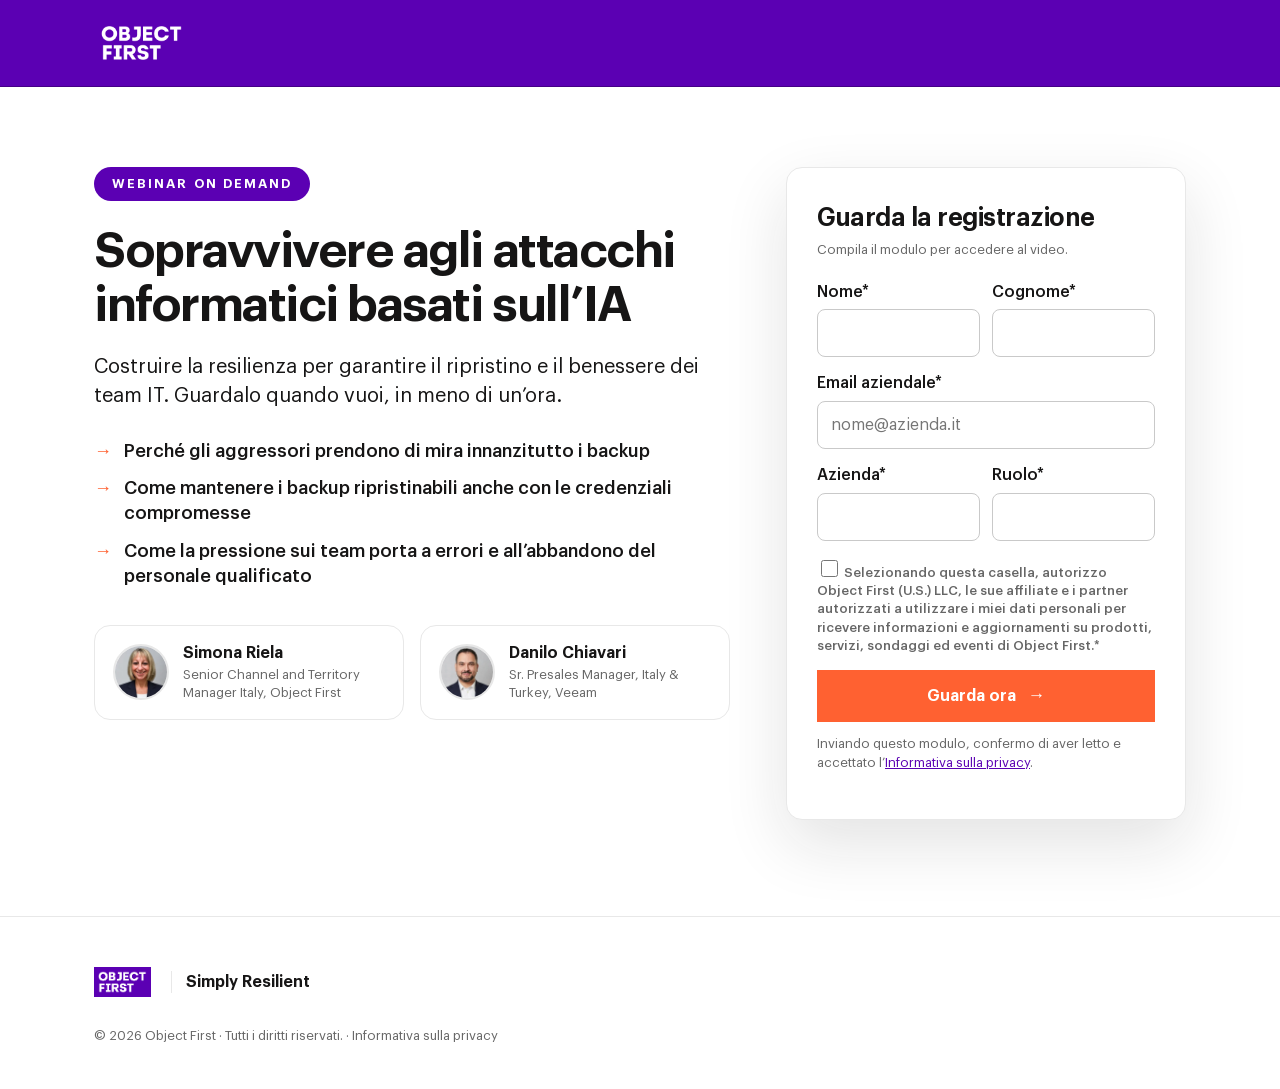
==== on-demand/index.html @ fa5187ea "feat: página del webinar on demand (/on-demand/) - on-demand/index.html: form de lead para no inscri" ====
<!DOCTYPE html>
<!-- Webinar on demand (PDF 2Leap, pág. 4-5). Desde el 27/11 la portada redirige aquí (vercel.json). Estilos en /risorse.css. -->
<html lang="it">
<head>
  <meta charset="UTF-8">
  <meta name="viewport" content="width=device-width, initial-scale=1.0">
  <script async src="https://www.googletagmanager.com/gtag/js?id=G-9831D6NDDT"></script>
  <script>
    window.dataLayer = window.dataLayer || [];
    function gtag(){dataLayer.push(arguments);}
    gtag('js', new Date());
    gtag('config', 'G-9831D6NDDT');
  </script>
  <title>Webinar on demand: Sopravvivere agli attacchi IA | Object First</title>
  <meta name="description" content="Guarda la registrazione del webinar Object First e Veeam: come mantenere i backup ripristinabili anche con le credenziali di amministratore compromesse.">
  <meta name="theme-color" content="#5b00b3">
  <link rel="icon" type="image/svg+xml" href="/favicon.svg">
  <link rel="apple-touch-icon" href="/apple-touch-icon.png">
  <meta property="og:type" content="website">
  <meta property="og:site_name" content="Object First">
  <meta property="og:locale" content="it_IT">
  <meta property="og:title" content="Webinar on demand: Sopravvivere agli attacchi informatici basati sull’IA">
  <meta property="og:description" content="Guardalo quando vuoi, in meno di un’ora. Con Simona Riela (Object First) e Danilo Chiavari (Veeam).">
  <meta property="og:image" content="https://www.objectfirst.online/og-cover.png?v=3">
  <meta name="twitter:card" content="summary_large_image">
  <link rel="preload" href="/fonts/Graphik-Regular.woff2" as="font" type="font/woff2" crossorigin>
  <link rel="preload" href="/fonts/Graphik-Semibold.woff2" as="font" type="font/woff2" crossorigin>
  <link rel="stylesheet" href="/risorse.css">
</head>
<body>

  <header class="site-header">
    <div class="wrap header-inner">
      <a class="brand" href="https://objectfirst.com" target="_blank" rel="noopener" aria-label="Object First"><img src="/logo.png" alt="Object First" width="96" height="50"></a>
    </div>
  </header>

  <main>
    <div class="wrap content-grid" id="step-form">
      <section>
        <span class="badge">Webinar on demand</span>
        <h1>Sopravvivere agli attacchi informatici basati sull’IA</h1>
        <p class="lead">Costruire la resilienza per garantire il ripristino e il benessere dei team IT. Guardalo quando vuoi, in meno di un’ora.</p>
        <ul class="takeaways">
          <li>Perché gli aggressori prendono di mira innanzitutto i backup</li>
          <li>Come mantenere i backup ripristinabili anche con le credenziali compromesse</li>
          <li>Come la pressione sui team porta a errori e all’abbandono del personale qualificato</li>
        </ul>
        <div class="speakers">
          <div class="speaker">
            <img src="/images/simona.webp" alt="" width="56" height="56">
            <div><p class="speaker-name">Simona Riela</p><p class="speaker-role">Senior Channel and Territory Manager Italy, Object First</p></div>
          </div>
          <div class="speaker">
            <img src="/images/danilo.webp" alt="" width="56" height="56">
            <div><p class="speaker-name">Danilo Chiavari</p><p class="speaker-role">Sr. Presales Manager, Italy &amp; Turkey, Veeam</p></div>
          </div>
        </div>
      </section>

      <aside class="form-card" aria-labelledby="form-title">
        <h2 id="form-title">Guarda la registrazione</h2>
        <p class="form-meta">Compila il modulo per accedere al video.</p>

        <noscript><p class="noscript-note">Per guardare il video attiva JavaScript nel browser.</p></noscript>

        <form id="od-form" method="post" action="/api/ondemand" aria-labelledby="form-title" novalidate>
          <div class="field-row">
            <div class="field">
              <label for="nome">Nome*</label>
              <input type="text" id="nome" name="nome" autocomplete="given-name" required aria-describedby="nome-error">
              <p class="field-error" id="nome-error">Inserisci il nome.</p>
            </div>
            <div class="field">
              <label for="cognome">Cognome*</label>
              <input type="text" id="cognome" name="cognome" autocomplete="family-name" required aria-describedby="cognome-error">
              <p class="field-error" id="cognome-error">Inserisci il cognome.</p>
            </div>
          </div>
          <div class="field">
            <label for="email">Email aziendale*</label>
            <input type="email" id="email" name="email" autocomplete="email" autocapitalize="none" autocorrect="off" spellcheck="false" placeholder="nome@azienda.it" required aria-describedby="email-error">
            <p class="field-error" id="email-error">Inserisci un indirizzo email aziendale valido (non Gmail, Libero, Outlook…).</p>
          </div>
          <div class="field-row">
            <div class="field">
              <label for="azienda">Azienda*</label>
              <input type="text" id="azienda" name="azienda" autocomplete="organization" required aria-describedby="azienda-error">
              <p class="field-error" id="azienda-error">Inserisci il nome dell’azienda.</p>
            </div>
            <div class="field">
              <label for="ruolo">Ruolo*</label>
              <input type="text" id="ruolo" name="ruolo" autocomplete="organization-title" enterkeyhint="send" required aria-describedby="ruolo-error">
              <p class="field-error" id="ruolo-error">Inserisci il tuo ruolo.</p>
            </div>
          </div>

          <div class="field consent">
            <label class="checkbox">
              <input type="checkbox" id="consent" name="consent" required aria-describedby="consent-error">
              <span>Selezionando questa casella, autorizzo Object First (U.S.) LLC, le sue affiliate e i partner autorizzati a utilizzare i miei dati personali per ricevere informazioni e aggiornamenti su prodotti, servizi, sondaggi ed eventi di Object First.*</span>
            </label>
            <p class="field-error" id="consent-error">Per guardare il video devi accettare questa condizione.</p>
          </div>

          <div class="hp" aria-hidden="true">
            <label>Non compilare questo campo<input type="text" id="sito_web" name="sito_web" tabindex="-1" autocomplete="off"></label>
          </div>

          <p class="form-error" id="form-error" role="alert"></p>
          <button type="submit" class="btn btn-full" id="submit-btn">Guarda ora</button>
          <p class="under-btn">Inviando questo modulo, confermo di aver letto e accettato l’<a href="https://objectfirst.com/legal/privacy-policy/" target="_blank" rel="noopener">Informativa sulla privacy</a>.</p>
        </form>
      </aside>
    </div>

    <section class="wrap watch" id="step-watch" hidden>
      <span class="badge">Webinar on demand</span>
      <h1 id="watch-title" tabindex="-1">Sopravvivere agli attacchi informatici basati sull’IA</h1>
      <div class="video" id="video"></div>

      <div class="speakers">
        <div class="speaker">
          <img src="/images/simona.webp" alt="" width="56" height="56" loading="lazy">
          <div><p class="speaker-name">Simona Riela</p><p class="speaker-role">Senior Channel and Territory Manager Italy, Object First</p></div>
        </div>
        <div class="speaker">
          <img src="/images/danilo.webp" alt="" width="56" height="56" loading="lazy">
          <div><p class="speaker-name">Danilo Chiavari</p><p class="speaker-role">Sr. Presales Manager, Italy &amp; Turkey, Veeam</p></div>
        </div>
      </div>

      <h2 class="section-title">Tre messaggi da portare a casa</h2>
      <ol class="cards">
        <li>Gli aggressori puntano prima di tutto ai backup: sono la tua ultima linea di difesa.</li>
        <li>I backup devono restare ripristinabili anche se un aggressore ha tutte le credenziali di amministratore.</li>
        <li>La resilienza dei dati è anche resilienza dei team.</li>
      </ol>

      <div class="boxes">
        <div class="box">
          <div class="cover" aria-hidden="true"><span>OMDIA</span><strong>2026</strong><span>eBook</span></div>
          <div class="box-body">
            <h2>Approfondisci con i dati Omdia</h2>
            <p>Scarica l’eBook citato nel webinar.</p>
            <a class="btn" href="https://ebook.objectfirst.online/">Scarica l’eBook</a>
          </div>
        </div>
        <div class="box box--contact">
          <div class="box-body">
            <h2>Contatta il nostro team</h2>
            <p>Vuoi capire come proteggere i backup del tuo ambiente? Simona e Danilo sono a tua disposizione.</p>
            <a class="btn btn-outline" href="https://objectfirst.com/webinar-contact/" target="_blank" rel="noopener">Contattaci</a>
          </div>
        </div>
      </div>
    </section>
  </main>

  <footer class="site-footer">
    <div class="wrap footer-inner">
      <div class="footer-brand">
        <a class="brand" href="https://objectfirst.com" target="_blank" rel="noopener" aria-label="Object First"><img src="/logo.png" alt="Object First" width="58" height="30" loading="lazy"></a>
        <span class="tagline">Simply Resilient</span>
      </div>
      <p class="legal">&copy; 2026 Object First &middot; Tutti i diritti riservati. &middot; <a href="https://objectfirst.com/legal/privacy-policy/" target="_blank" rel="noopener">Informativa sulla privacy</a></p>
    </div>
  </footer>

  <script>
"use strict";
// Misma validación que el form del webinar; el servidor (/api/ondemand) vuelve a validar.
const EMAIL_RE = /^[^\s@]+@[^\s@]+\.[^\s@]{2,}$/;
const FREE_DOMAINS = new Set((
  "gmail.com googlemail.com outlook.com outlook.it hotmail.com hotmail.it live.com live.it msn.com yahoo.com yahoo.it ymail.com icloud.com me.com mac.com aol.com proton.me protonmail.com gmx.com gmx.net libero.it virgilio.it alice.it tim.it tin.it tiscali.it fastwebnet.it email.it inwind.it iol.it aruba.it pec.it legalmail.it mail.com yandex.com zoho.com"
).split(" "));
const isWorkEmail = (s) => EMAIL_RE.test(s) && !FREE_DOMAINS.has(s.split("@")[1].toLowerCase());
const TEXT_FIELDS = ["nome", "cognome", "azienda", "ruolo"];
// Quien ya se identificó (form o enlace de inscritos) vuelve directo al vídeo.
const STORE_KEY = "of_ondemand_video";

const form = document.getElementById("od-form");
const btn = document.getElementById("submit-btn");
const formError = document.getElementById("form-error");

function setInvalid(input, invalid) {
  input.closest(".field").classList.toggle("invalid", invalid);
  input.setAttribute("aria-invalid", invalid);
  return !invalid;
}

function validate() {
  let ok = true;
  for (const f of TEXT_FIELDS) ok = setInvalid(form.elements[f], form.elements[f].value.trim() === "") && ok;
  ok = setInvalid(form.elements.email, !isWorkEmail(form.elements.email.value.trim())) && ok;
  ok = setInvalid(form.elements.consent, !form.elements.consent.checked) && ok;
  return ok;
}

function showVideo(url, focus) {
  const iframe = document.createElement("iframe");
  iframe.src = url;
  iframe.title = "Registrazione del webinar: Sopravvivere agli attacchi informatici basati sull’IA";
  iframe.allow = "autoplay; fullscreen; picture-in-picture; encrypted-media";
  iframe.allowFullscreen = true;
  document.getElementById("video").replaceChildren(iframe);
  document.getElementById("step-form").hidden = true;
  document.getElementById("step-watch").hidden = false;
  try { localStorage.setItem(STORE_KEY, url); } catch {}
  if (focus) document.getElementById("watch-title").focus();
  window.scrollTo(0, 0);
}

async function unlock(payload) {
  const res = await fetch(form.action, {
    method: "POST",
    headers: { "Content-Type": "application/json" },
    body: JSON.stringify(payload),
  });
  const data = await res.json().catch(() => ({}));
  if (!res.ok) throw new Error(`ondemand ${res.status}`);
  return data.video;
}

// Enlace de inscritos (?k=…): sin form. Si la clave no vale, queda el form.
(async () => {
  const q = new URLSearchParams(location.search);
  const saved = (() => { try { return localStorage.getItem(STORE_KEY); } catch { return null; } })();
  if (q.has("k")) {
    try {
      const video = await unlock({ k: q.get("k") });
      if (video) return showVideo(video, false);
    } catch (err) { console.warn(err); }
  }
  if (saved) showVideo(saved, false);
})();

let tried = false;
form.addEventListener("input", () => { if (tried) validate(); });
form.addEventListener("submit", async (e) => {
  e.preventDefault();
  tried = true;
  formError.textContent = "";
  if (!validate()) {
    form.querySelector(".field.invalid input").focus();
    return;
  }
  const q = new URLSearchParams(location.search);
  const payload = { email_aziendale: form.elements.email.value.trim(), consent_marketing: true, sito_web: form.elements.sito_web.value };
  for (const f of TEXT_FIELDS) payload[f] = form.elements[f].value.trim();
  for (const f of ["utm_source", "utm_medium", "utm_campaign", "utm_content", "utm_term"]) payload[f] = q.get(f);
  payload.landing_url = location.href.split("?")[0];
  payload.referrer = document.referrer || null;
  btn.disabled = true;
  btn.textContent = "Invio in corso…";
  try {
    const video = await unlock(payload);
    if (!video) return; // honeypot
    if (typeof gtag === "function") gtag("event", "generate_lead", { form_name: "webinar_on_demand" });
    showVideo(video, true);
  } catch (err) {
    console.error(err);
    formError.textContent = "Ops! Qualcosa è andato storto. Riprova tra qualche istante.";
  } finally {
    btn.disabled = false;
    btn.textContent = "Guarda ora";
  }
});
  </script>
</body>
</html>
---- risorse.css ----
/* Estilos de las páginas de recursos (/scarica/, /on-demand/): subconjunto de la landing (index.html),
   mismos tokens de marca. La landing conserva su <style> inline. */
@font-face { font-family: "Graphik"; src: url("/fonts/Graphik-Regular.woff2") format("woff2"); font-weight: 400; font-style: normal; font-display: swap; }
@font-face { font-family: "Graphik"; src: url("/fonts/Graphik-Medium.woff2") format("woff2"); font-weight: 500; font-style: normal; font-display: swap; }
@font-face { font-family: "Graphik"; src: url("/fonts/Graphik-Semibold.woff2") format("woff2"); font-weight: 600; font-style: normal; font-display: swap; }
/* Tokens oficiales: Brand Guidelines v1.0 (2025), los mismos de la landing. */
:root {
  --purple: #5b00b3;
  --orange: #ff6131;
  --ink: #161515;
  --muted: #666666;
  --line: #e8e8e8;
  --line-strong: #c9c9c9;
  --light: #f8f8f8;
  --green: #00ad4e;
  --red: #e03400;
  --radius: 16px;
  --wrap: 1140px;
  --font: "Graphik", "Inter Tight", Arial, sans-serif;
  --ease: cubic-bezier(0.22, 0.9, 0.28, 1);
}
* { box-sizing: border-box; }
body {
  margin: 0; font-family: var(--font); font-feature-settings: "salt" on;
  color: var(--ink); background: #fff; line-height: 1.4; -webkit-font-smoothing: antialiased;
}
[hidden] { display: none !important; }
.wrap { max-width: var(--wrap); margin: 0 auto; padding: 0 24px; }
.site-header { background: var(--purple); border-bottom: 1px solid rgba(0, 0, 0, 0.25); }
.header-inner { display: flex; align-items: center; padding-top: 12px; padding-bottom: 12px; }
.brand { display: inline-flex; padding: 6px; margin-left: -6px; line-height: 0; }
.btn {
  display: inline-flex; align-items: center; justify-content: center;
  background: var(--orange); color: #fff; font: inherit; font-weight: 600; font-size: 1rem; text-decoration: none;
  border: 0; border-radius: 0; padding: 15px 36px; cursor: pointer; text-align: center;
  transition: transform 0.25s var(--ease), filter 0.25s var(--ease);
}
.btn:hover { transform: translateY(-2px); filter: brightness(1.08); }
.btn::after { content: "→"; margin-left: 12px; font-size: 1.1em; line-height: 1; }
.btn[disabled] { opacity: 0.7; cursor: wait; transform: none; }
.btn-full { width: 100%; }
.btn-outline { background: transparent; color: var(--purple); box-shadow: inset 0 0 0 2px var(--purple); }
.btn:focus-visible, a:focus-visible, input:focus-visible { outline: 3px solid var(--orange); outline-offset: 3px; }
.badge {
  display: inline-block; text-transform: uppercase; letter-spacing: 0.16em; font-size: 0.8125rem; font-weight: 600;
  color: #fff; background: var(--purple); border-radius: 999px; padding: 8px 18px; margin-bottom: 24px;
}
h1 { font-size: clamp(2.4375rem, 5vw, 3.0625rem); font-weight: 600; line-height: 1.1; letter-spacing: -0.03em; margin: 0 0 20px; }
.lead { font-size: 1.25rem; line-height: 1.45; margin: 0 0 28px; }
.content-grid { display: grid; grid-template-columns: 1fr 400px; gap: 56px; padding-top: 80px; padding-bottom: 96px; align-items: start; }
.takeaways { display: grid; gap: 12px; margin: 0 0 36px; padding: 0; list-style: none; }
.takeaways li { position: relative; padding-left: 30px; font-size: 1.125rem; font-weight: 500; }
.takeaways li::before { content: "→"; position: absolute; left: 0; color: var(--orange); font-weight: 600; }
/* Stat con la fuente sobre el borde inferior, como en la landing. */
.stat-group { position: relative; display: grid; grid-template-columns: auto 1fr; gap: 24px; align-items: center; padding: 28px 24px 36px; border: 1px solid var(--line); border-radius: var(--radius); background: var(--light); }
.stat-num { margin: 0; font-size: 3.0625rem; font-weight: 600; letter-spacing: -0.04em; }
.stat-lab { margin: 0; color: var(--muted); }
.stat-src { position: absolute; left: 50%; bottom: 0; transform: translate(-50%, 50%); margin: 0; padding: 4px 12px; font-size: 0.8125rem; color: var(--muted); white-space: nowrap; background: #fff; border: 1px solid var(--line); border-radius: 999px; }
.form-card { background: #fff; border: 1px solid var(--line); border-radius: var(--radius); box-shadow: 0 24px 64px rgba(22, 21, 21, 0.12); padding: 34px 30px; }
.form-card h2 { margin: 0 0 6px; font-size: 1.5625rem; line-height: 1.3; letter-spacing: -0.02em; font-weight: 600; }
.form-meta { margin: 0 0 22px; color: var(--muted); font-size: 0.8125rem; }
.field { margin-bottom: 15px; }
.field > label { display: block; font-weight: 500; margin-bottom: 6px; }
.field input:is([type="email"], [type="text"]) {
  width: 100%; border: 1px solid var(--line-strong); border-radius: 8px; padding: 12px 13px;
  font: inherit; font-size: max(1rem, 1em); background: #fff; color: var(--ink);
  transition: border-color 0.2s var(--ease), box-shadow 0.2s var(--ease);
}
.field input:is([type="email"], [type="text"]):focus { border-color: var(--orange); box-shadow: 0 0 0 1px var(--orange); outline: none; }
.checkbox { display: flex; gap: 10px; align-items: flex-start; cursor: pointer; }
.checkbox input { margin-top: 4px; accent-color: var(--orange); width: 17px; height: 17px; flex-shrink: 0; }
.consent, .under-btn { font-size: 0.8125rem; color: var(--muted); }
.under-btn a { color: var(--purple); }
.field-error, .form-error { display: none; color: var(--red); font-size: 0.8125rem; margin: 6px 0 0; }
.field.invalid .field-error, .form-error:not(:empty) { display: block; }
.form-error { margin: 0 0 12px; }
.field.invalid input:is([type="email"], [type="text"]) { border-color: var(--red); }
.hp { position: absolute; left: -9999px; width: 1px; height: 1px; overflow: hidden; }
.noscript-note { color: var(--red); background: var(--light); border: 1px solid var(--red); border-radius: 8px; padding: 10px 14px; }
/* Paso 2: agradecimiento + descarga. */
.thanks { padding-top: 72px; padding-bottom: 96px; max-width: 760px; }
.thanks h1:focus { outline: none; }
.check svg { width: 64px; height: 64px; fill: none; stroke: var(--green); stroke-width: 3; stroke-linecap: round; stroke-linejoin: round; }
.check circle { stroke-dasharray: 157; stroke-dashoffset: 157; animation: draw 0.7s var(--ease) forwards; }
.check path { stroke-dasharray: 40; stroke-dashoffset: 40; animation: draw 0.45s var(--ease) 0.55s forwards; }
@keyframes draw { to { stroke-dashoffset: 0; } }
.box { display: flex; gap: 24px; align-items: center; border: 1px solid var(--line); border-radius: var(--radius); padding: 24px; margin-top: 24px; box-shadow: 0 10px 28px rgba(22, 21, 21, 0.06); }
.box h2 { margin: 0 0 4px; font-size: 1.25rem; font-weight: 600; letter-spacing: -0.01em; }
.box p { margin: 0 0 16px; color: var(--muted); }
.box-body { flex: 1; }
.cover {
  flex: 0 0 104px; aspect-ratio: 3 / 4; display: flex; flex-direction: column; justify-content: space-between;
  padding: 12px; background: var(--purple); color: #fff; border-radius: 8px; font-weight: 600; font-size: 0.8125rem; letter-spacing: 0.08em;
}
.cover strong { font-size: 1.5625rem; letter-spacing: -0.02em; }
.box--contact { background: var(--light); box-shadow: none; }
/* On demand: ponentes, vídeo, mensajes clave. */
.field-row { display: grid; grid-template-columns: 1fr 1fr; gap: 0 12px; }
.speakers { display: flex; flex-wrap: wrap; gap: 16px; margin: 0 0 32px; }
.speaker { display: flex; gap: 14px; align-items: center; flex: 1 1 240px; border: 1px solid var(--line); border-radius: var(--radius); padding: 16px 18px; }
.speaker img { flex: 0 0 56px; width: 56px; height: 56px; border-radius: 50%; object-fit: cover; object-position: center 30%; border: 2px solid var(--line); }
.speaker-name { margin: 0; font-weight: 600; }
.speaker-role { margin: 2px 0 0; color: var(--muted); font-size: 0.8125rem; }
.watch { padding-top: 48px; padding-bottom: 96px; }
.watch h1:focus { outline: none; }
.video { aspect-ratio: 16 / 9; margin: 0 0 32px; background: var(--ink); border-radius: var(--radius); overflow: hidden; }
.video iframe { display: block; width: 100%; height: 100%; border: 0; }
.section-title { margin: 48px 0 16px; font-size: 1.5625rem; font-weight: 600; letter-spacing: -0.02em; }
.cards { display: grid; grid-template-columns: repeat(3, 1fr); gap: 16px; margin: 0; padding: 0; list-style: none; counter-reset: card; }
.cards li { position: relative; padding: 52px 24px 24px; border: 1px solid var(--line); border-radius: var(--radius); font-size: 1.125rem; font-weight: 500; box-shadow: 0 10px 28px rgba(22, 21, 21, 0.06); }
.cards li::before { counter-increment: card; content: "0" counter(card); position: absolute; top: 20px; left: 24px; color: var(--orange); font-weight: 600; }
.boxes { display: grid; grid-template-columns: 1fr 1fr; gap: 16px; margin-top: 32px; }
.boxes .box { margin-top: 0; }
.site-footer { border-top: 1px solid var(--line); padding: 44px 0; }
.footer-inner { display: flex; flex-wrap: wrap; gap: 16px; align-items: center; justify-content: space-between; }
.footer-brand { display: flex; align-items: center; gap: 14px; }
.footer-brand img { height: 30px; width: auto; display: block; }
.tagline { font-weight: 600; border-left: 1px solid var(--line); padding-left: 14px; }
.legal { width: 100%; font-size: 0.8125rem; margin: 8px 0 0; color: var(--muted); }
.legal a { color: var(--muted); text-decoration: none; }
.legal a:hover { color: var(--purple); }
@media (max-width: 920px) {
  .cards, .boxes { grid-template-columns: 1fr; }
  .content-grid { grid-template-columns: 1fr; gap: 48px; padding-top: 56px; padding-bottom: 72px; }
  .thanks { padding-top: 48px; padding-bottom: 72px; }
}
@media (max-width: 560px) {
  .field-row { grid-template-columns: 1fr; }
  .stat-group { grid-template-columns: 1fr; gap: 8px; }
  .box { flex-direction: column; align-items: flex-start; }
  .cover { flex-basis: auto; width: 88px; }
}
@media (prefers-reduced-motion: reduce) {
  .btn { transition: none; }
  .check circle, .check path { animation: none; stroke-dashoffset: 0; }
}
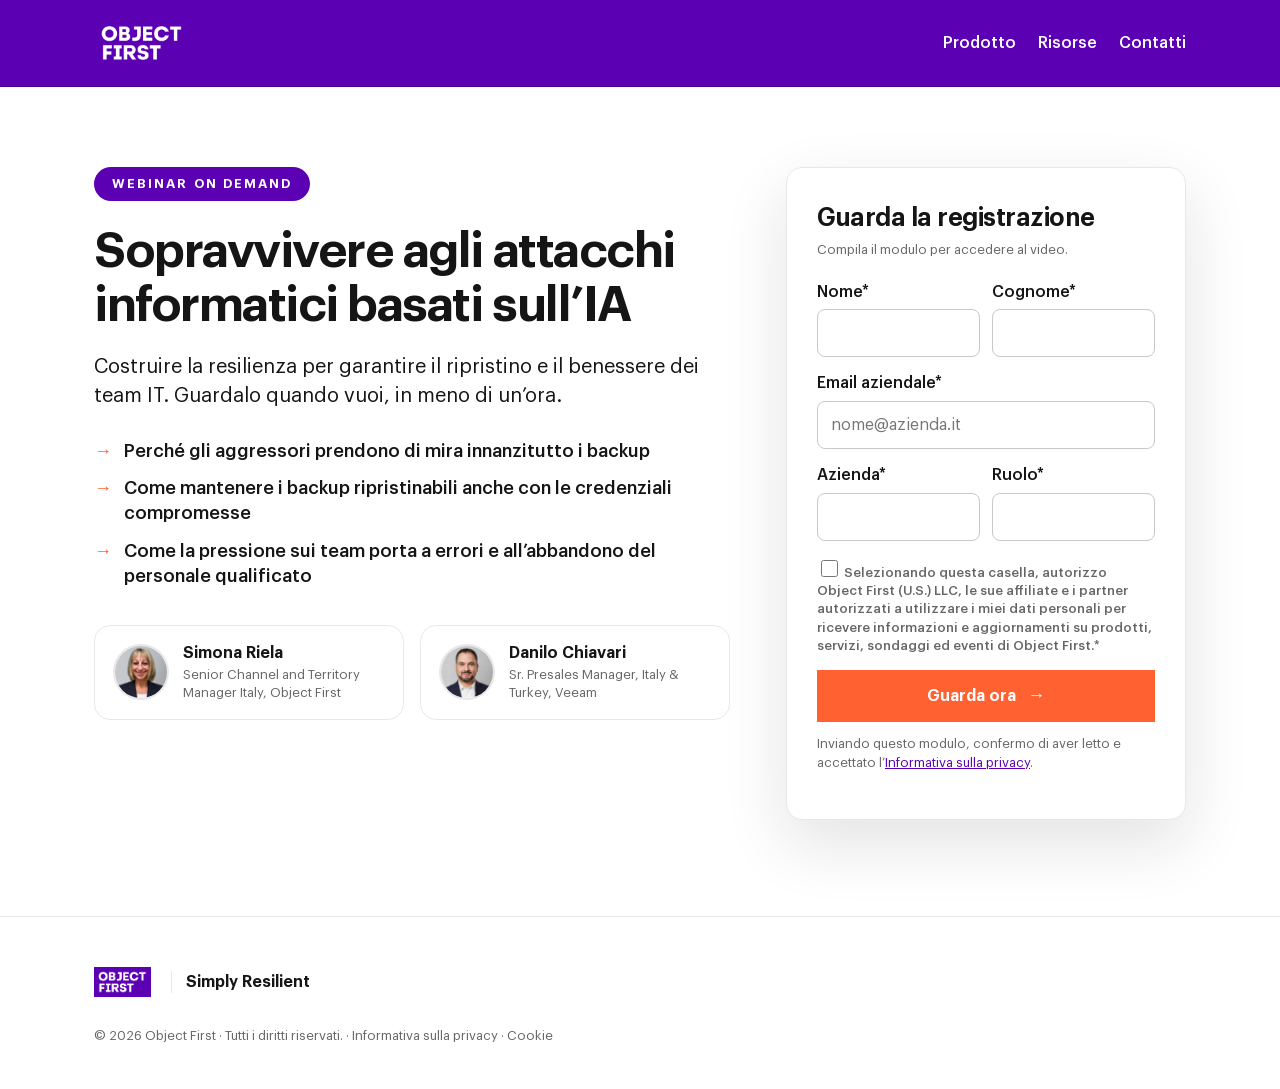
==== commit 3c47ebe6: "feat: menú Prodotto · Risorse · Contatti y enlace Cookie en las páginas del eBook y on demand URLs d" ====
--- a/on-demand/index.html
+++ b/on-demand/index.html
@@ -1,5 +1,5 @@
 <!DOCTYPE html>
-<!-- Webinar on demand (PDF 2Leap, pág. 4-5). Desde el 27/11 la portada redirige aquí (vercel.json). Estilos en /risorse.css. -->
+<!-- Webinar on demand (PDF 2Leap, pág. 4-5) — webinar.objectfirst.online (vercel.json). Desde el 26/11 12:00 la portada redirige aquí (middleware.js). Estilos en /risorse.css. -->
 <html lang="it">
 <head>
   <meta charset="UTF-8">
@@ -32,6 +32,11 @@
   <header class="site-header">
     <div class="wrap header-inner">
       <a class="brand" href="https://objectfirst.com" target="_blank" rel="noopener" aria-label="Object First"><img src="/logo.png" alt="Object First" width="96" height="50"></a>
+      <nav class="header-nav" aria-label="Object First">
+        <a href="https://objectfirst.com/it/object-storage/" target="_blank" rel="noopener">Prodotto</a>
+        <a href="https://objectfirst.com/it/resources/analyst-reports/" target="_blank" rel="noopener">Risorse</a>
+        <a href="https://objectfirst.com/it/contacts/" target="_blank" rel="noopener">Contatti</a>
+      </nav>
     </div>
   </header>
 
@@ -109,7 +114,7 @@
 
           <p class="form-error" id="form-error" role="alert"></p>
           <button type="submit" class="btn btn-full" id="submit-btn">Guarda ora</button>
-          <p class="under-btn">Inviando questo modulo, confermo di aver letto e accettato l’<a href="https://objectfirst.com/legal/privacy-policy/" target="_blank" rel="noopener">Informativa sulla privacy</a>.</p>
+          <p class="under-btn">Inviando questo modulo, confermo di aver letto e accettato l’<a href="https://objectfirst.com/it/legal/privacy-policy/" target="_blank" rel="noopener">Informativa sulla privacy</a>.</p>
         </form>
       </aside>
     </div>
@@ -163,7 +168,7 @@
         <a class="brand" href="https://objectfirst.com" target="_blank" rel="noopener" aria-label="Object First"><img src="/logo.png" alt="Object First" width="58" height="30" loading="lazy"></a>
         <span class="tagline">Simply Resilient</span>
       </div>
-      <p class="legal">&copy; 2026 Object First &middot; Tutti i diritti riservati. &middot; <a href="https://objectfirst.com/legal/privacy-policy/" target="_blank" rel="noopener">Informativa sulla privacy</a></p>
+      <p class="legal">&copy; 2026 Object First &middot; Tutti i diritti riservati. &middot; <a href="https://objectfirst.com/it/legal/privacy-policy/" target="_blank" rel="noopener">Informativa sulla privacy</a> &middot; <a href="https://objectfirst.com/it/legal/cookie-policy/" target="_blank" rel="noopener">Cookie</a></p>
     </div>
   </footer>
 
@@ -218,9 +223,12 @@
     body: JSON.stringify(payload),
   });
   const data = await res.json().catch(() => ({}));
-  if (!res.ok) throw new Error(`ondemand ${res.status}`);
+  if (!res.ok) throw Object.assign(new Error(`ondemand ${res.status}`), { code: data.error });
   return data.video;
 }
+
+const NOT_YET = "La registrazione sarà disponibile dalle 12:00 di giovedì 26 novembre.";
+const errorText = (err) => (err.code === "not_yet" ? NOT_YET : "Ops! Qualcosa è andato storto. Riprova tra qualche istante.");
 
 // Enlace de inscritos (?k=…): sin form. Si la clave no vale, queda el form.
 (async () => {
@@ -230,9 +238,13 @@
     try {
       const video = await unlock({ k: q.get("k") });
       if (video) return showVideo(video, false);
-    } catch (err) { console.warn(err); }
+    } catch (err) {
+      console.warn(err);
+      if (err.code === "not_yet") formError.textContent = NOT_YET;
+    }
   }
-  if (saved) showVideo(saved, false);
+  // El servidor no entrega el vídeo antes de las 12:00 del 26/11; esto cubre lo guardado en el navegador.
+  if (saved && Date.now() >= Date.parse("2026-11-26T12:00:00+01:00")) showVideo(saved, false);
 })();
 
 let tried = false;
@@ -260,7 +272,7 @@
     showVideo(video, true);
   } catch (err) {
     console.error(err);
-    formError.textContent = "Ops! Qualcosa è andato storto. Riprova tra qualche istante.";
+    formError.textContent = errorText(err);
   } finally {
     btn.disabled = false;
     btn.textContent = "Guarda ora";
--- a/risorse.css
+++ b/risorse.css
@@ -27,7 +27,10 @@
 [hidden] { display: none !important; }
 .wrap { max-width: var(--wrap); margin: 0 auto; padding: 0 24px; }
 .site-header { background: var(--purple); border-bottom: 1px solid rgba(0, 0, 0, 0.25); }
-.header-inner { display: flex; align-items: center; padding-top: 12px; padding-bottom: 12px; }
+.header-inner { display: flex; align-items: center; justify-content: space-between; gap: 24px; padding-top: 12px; padding-bottom: 12px; }
+.header-nav { display: flex; gap: 22px; }
+.header-nav a { color: #fff; text-decoration: none; font-weight: 500; }
+.header-nav a:hover { text-decoration: underline; text-underline-offset: 4px; }
 .brand { display: inline-flex; padding: 6px; margin-left: -6px; line-height: 0; }
 .btn {
   display: inline-flex; align-items: center; justify-content: center;
@@ -125,6 +128,7 @@
   .thanks { padding-top: 48px; padding-bottom: 72px; }
 }
 @media (max-width: 560px) {
+  .header-nav { gap: 14px; font-size: 0.8125rem; }
   .field-row { grid-template-columns: 1fr; }
   .stat-group { grid-template-columns: 1fr; gap: 8px; }
   .box { flex-direction: column; align-items: flex-start; }
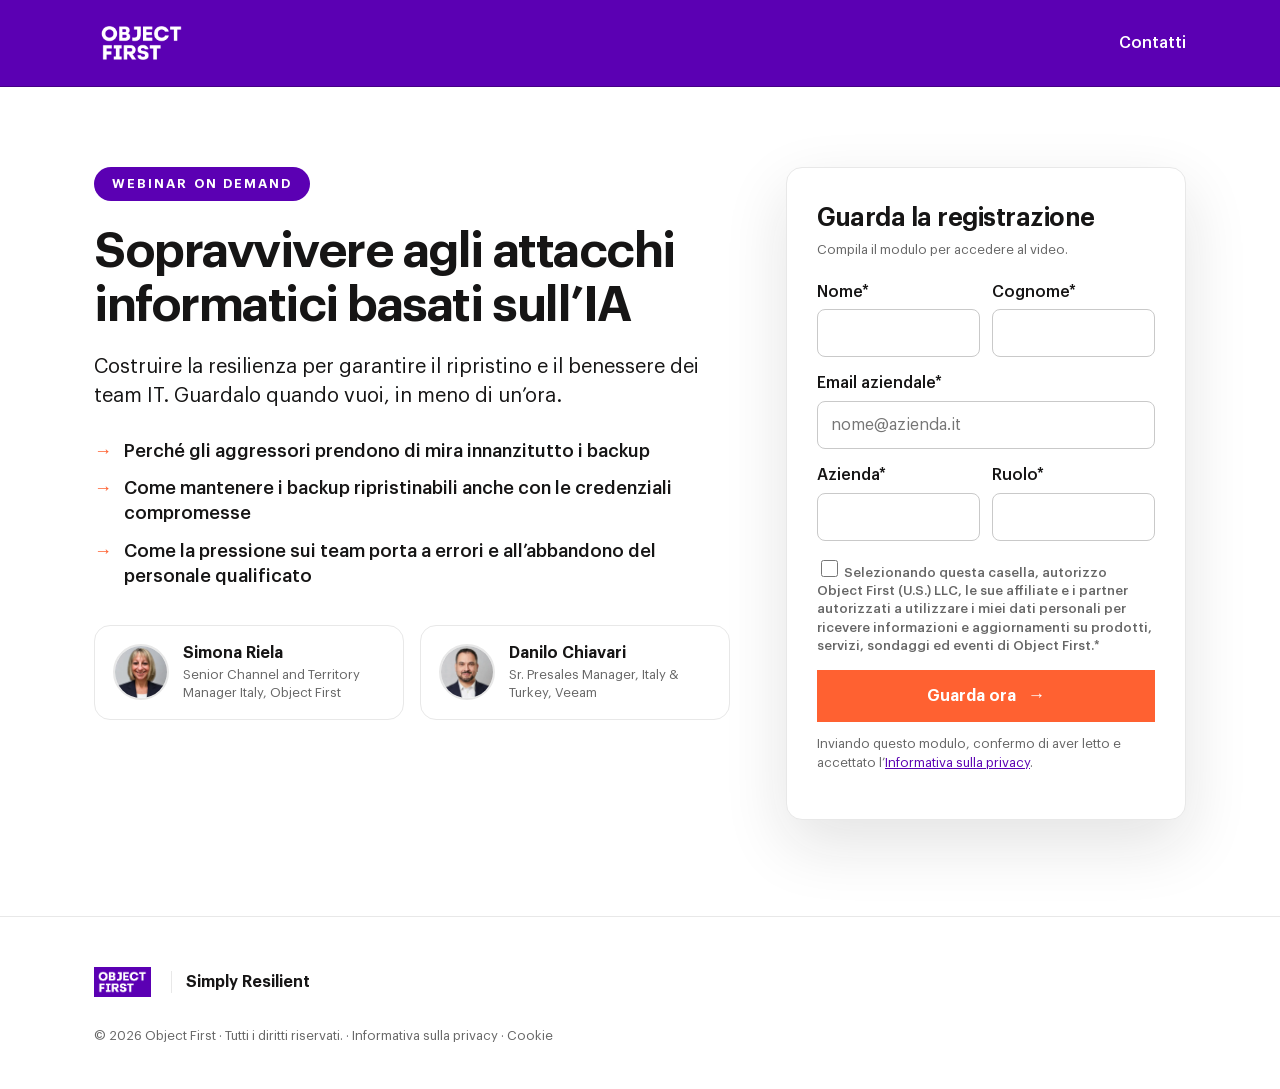
==== commit 0a9a3bda: "feat: menú solo con Contatti en las páginas del eBook y on demand Co-Authored-By: Claude Opus 5.5 <n" ====
--- a/on-demand/index.html
+++ b/on-demand/index.html
@@ -33,8 +33,6 @@
     <div class="wrap header-inner">
       <a class="brand" href="https://objectfirst.com" target="_blank" rel="noopener" aria-label="Object First"><img src="/logo.png" alt="Object First" width="96" height="50"></a>
       <nav class="header-nav" aria-label="Object First">
-        <a href="https://objectfirst.com/it/object-storage/" target="_blank" rel="noopener">Prodotto</a>
-        <a href="https://objectfirst.com/it/resources/analyst-reports/" target="_blank" rel="noopener">Risorse</a>
         <a href="https://objectfirst.com/it/contacts/" target="_blank" rel="noopener">Contatti</a>
       </nav>
     </div>
@@ -148,7 +146,7 @@
           <div class="box-body">
             <h2>Approfondisci con i dati Omdia</h2>
             <p>Scarica l’eBook citato nel webinar.</p>
-            <a class="btn" href="https://ebook.objectfirst.online/">Scarica l’eBook</a>
+            <a class="btn" id="ebook-btn" href="https://ebook.objectfirst.online/">Scarica l’eBook</a>
           </div>
         </div>
         <div class="box box--contact">
@@ -183,6 +181,13 @@
 const TEXT_FIELDS = ["nome", "cognome", "azienda", "ruolo"];
 // Quien ya se identificó (form o enlace de inscritos) vuelve directo al vídeo.
 const STORE_KEY = "of_ondemand_video";
+// Email del form: con él el eBook se descarga sin otro form. Sin email (enlace de inscritos)
+// el botón lleva al form de ebook.objectfirst.online: siempre hace falta un email para el eBook.
+const WHO_KEY = "of_ondemand_who";
+const store = {
+  get: (k) => { try { return JSON.parse(localStorage.getItem(k)); } catch { return null; } },
+  set: (k, v) => { try { localStorage.setItem(k, JSON.stringify(v)); } catch {} },
+};
 
 const form = document.getElementById("od-form");
 const btn = document.getElementById("submit-btn");
@@ -202,7 +207,8 @@
   return ok;
 }
 
-function showVideo(url, focus) {
+function showVideo(url, focus, who) {
+  if (who) store.set(WHO_KEY, who);
   const iframe = document.createElement("iframe");
   iframe.src = url;
   iframe.title = "Registrazione del webinar: Sopravvivere agli attacchi informatici basati sull’IA";
@@ -211,7 +217,7 @@
   document.getElementById("video").replaceChildren(iframe);
   document.getElementById("step-form").hidden = true;
   document.getElementById("step-watch").hidden = false;
-  try { localStorage.setItem(STORE_KEY, url); } catch {}
+  store.set(STORE_KEY, url);
   if (focus) document.getElementById("watch-title").focus();
   window.scrollTo(0, 0);
 }
@@ -233,11 +239,12 @@
 // Enlace de inscritos (?k=…): sin form. Si la clave no vale, queda el form.
 (async () => {
   const q = new URLSearchParams(location.search);
-  const saved = (() => { try { return localStorage.getItem(STORE_KEY); } catch { return null; } })();
+  const saved = store.get(STORE_KEY);
   if (q.has("k")) {
     try {
       const video = await unlock({ k: q.get("k") });
-      if (video) return showVideo(video, false);
+      // Quita la clave de la barra de direcciones para que no se comparta al copiar el enlace; al recargar entra por lo guardado.
+      if (video) { history.replaceState(null, "", location.pathname); return showVideo(video, false); }
     } catch (err) {
       console.warn(err);
       if (err.code === "not_yet") formError.textContent = NOT_YET;
@@ -269,7 +276,7 @@
     const video = await unlock(payload);
     if (!video) return; // honeypot
     if (typeof gtag === "function") gtag("event", "generate_lead", { form_name: "webinar_on_demand" });
-    showVideo(video, true);
+    showVideo(video, true, { email_aziendale: payload.email_aziendale });
   } catch (err) {
     console.error(err);
     formError.textContent = errorText(err);
@@ -278,6 +285,33 @@
     btn.textContent = "Guarda ora";
   }
 });
+
+// eBook sin volver a pedir datos. Sin email guardado o si algo falla, el enlace lleva al form de ebook.objectfirst.online.
+const ebookBtn = document.getElementById("ebook-btn");
+ebookBtn.addEventListener("click", async (e) => {
+  const who = store.get(WHO_KEY);
+  if (!who || ebookBtn.dataset.busy) return;
+  e.preventDefault();
+  ebookBtn.dataset.busy = "1";
+  ebookBtn.textContent = "Download in corso…";
+  try {
+    const res = await fetch("/api/ebook", {
+      method: "POST",
+      headers: { "Content-Type": "application/json" },
+      body: JSON.stringify({ ...who, consent_marketing: true, landing_url: location.href.split("?")[0] }),
+    });
+    const data = await res.json().catch(() => ({}));
+    if (!res.ok || !data.url) throw new Error(`ebook ${res.status}`);
+    if (typeof gtag === "function") gtag("event", "file_download", { file_name: "ebook_omdia", link_url: "on-demand" }); // no es un lead nuevo
+    location.href = data.url;
+    ebookBtn.textContent = "Download avviato";
+  } catch (err) {
+    console.error(err);
+    location.href = ebookBtn.href;
+  } finally {
+    delete ebookBtn.dataset.busy;
+  }
+});
   </script>
 </body>
 </html>
